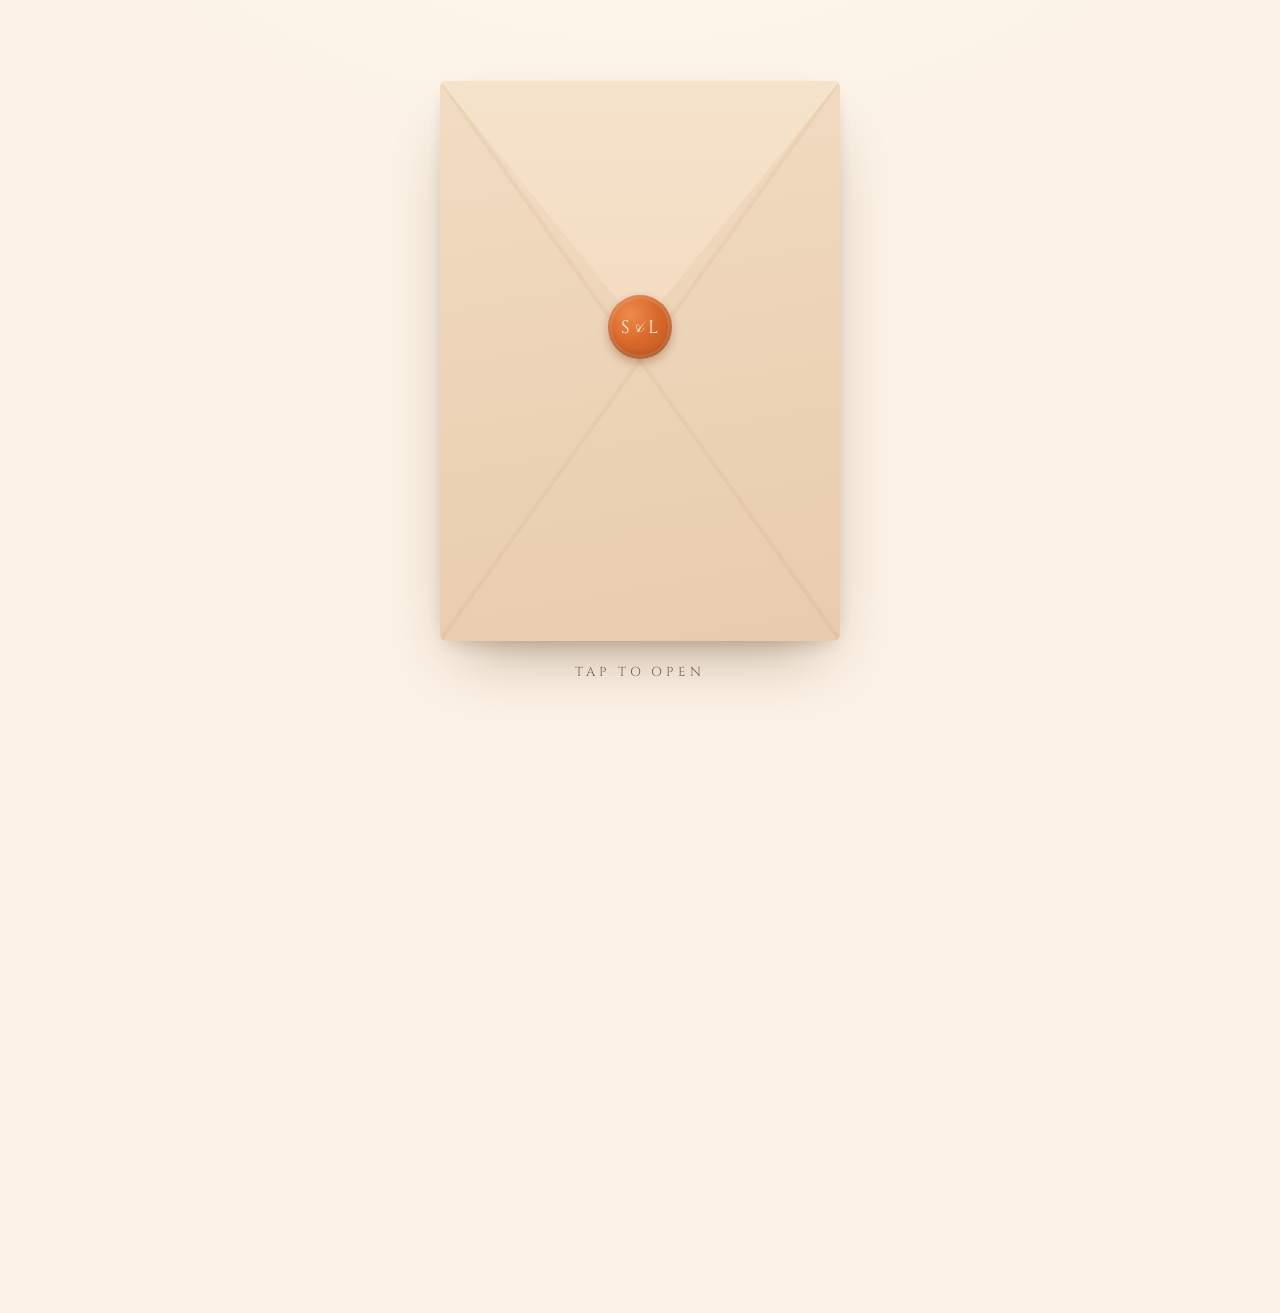
==== index.html @ a4b9b112 "Save-the-date page with envelope animation, calendar links and venue map Co-Authored-By: Claude Opus" ====
<!doctype html>
<html lang="en">
<head>
  <meta charset="utf-8">
  <meta name="viewport" content="width=device-width, initial-scale=1, viewport-fit=cover">
  <title>Save the Date · Sam &amp; Lindsay</title>
  <meta name="description" content="Sam &amp; Lindsay are getting married. 12 June 2027, Hidden Farms &amp; Stables, Buckley, WA.">
  <meta name="theme-color" content="#fdf3e0">

  <!-- Link previews (iMessage, WhatsApp, Facebook...). Crawlers need absolute URLs:
       change SITE_URL below when the custom domain goes live. -->
  <meta property="og:type" content="website">
  <meta property="og:title" content="Save the Date · Sam &amp; Lindsay">
  <meta property="og:description" content="12 June 2027 · Hidden Farms &amp; Stables, Buckley, WA">
  <meta property="og:url" content="https://samdelaney.github.io/save-the-date/">
  <meta property="og:image" content="https://samdelaney.github.io/save-the-date/assets/og-image.jpg">
  <meta property="og:image:width" content="1200">
  <meta property="og:image:height" content="630">
  <meta name="twitter:card" content="summary_large_image">

  <link rel="icon" href="assets/favicon.svg" type="image/svg+xml">
  <link rel="preload" href="assets/invite.webp" as="image" type="image/webp">
  <link rel="preconnect" href="https://fonts.googleapis.com">
  <link rel="preconnect" href="https://fonts.gstatic.com" crossorigin>
  <link href="https://fonts.googleapis.com/css2?family=Cinzel:wght@400;500&family=Cormorant+Garamond:ital,wght@0,400;0,500;1,400&family=Pinyon+Script&display=swap" rel="stylesheet">
  <link rel="stylesheet" href="style.css">
</head>
<body>
  <main>
    <section class="stage" aria-label="Your save the date">
      <button class="envelope" id="envelope" type="button" aria-label="Open the envelope">
        <span class="env-back"></span>
        <picture class="card">
          <source srcset="assets/invite.webp" type="image/webp">
          <img src="assets/invite.jpg" width="1100" height="1540"
               alt="Save the date. Sam and Lindsay, 12 June 2027, Hidden Farms and Stables, Buckley, Washington.">
        </picture>
        <span class="env-front">
          <span class="addressee" id="addressee"></span>
        </span>
        <span class="env-flap"><span class="flap-out"></span><span class="flap-in"></span></span>
        <span class="seal" aria-hidden="true">S<em>&amp;</em>L</span>
      </button>
      <p class="hint" id="hint">Tap to open</p>
    </section>

    <section class="details" id="details" aria-label="Details">
      <p class="eyebrow">Save the date</p>
      <h1>Sam <span>&amp;</span> Lindsay</h1>
      <p class="when">Saturday, 12 June 2027</p>
      <p class="where">Hidden Farms &amp; Stables · Buckley, Washington</p>
      <p class="countdown" id="countdown"></p>

      <div class="actions">
        <a class="btn primary" id="gcal" target="_blank" rel="noopener">Add to Google Calendar</a>
        <a class="btn" href="save-the-date.ics" download="Sam-and-Lindsay-Wedding.ics">Apple / Outlook calendar</a>
        <a class="btn" id="map" target="_blank" rel="noopener">View the venue</a>
      </div>

      <p class="note">Formal invitation to follow.</p>
    </section>
  </main>

  <script src="app.js"></script>
</body>
</html>
---- style.css ----
:root {
  color-scheme: light;
  --page: #fbf1e4;
  --cream: #fdf3e0;
  --ink: #2b2420;
  --muted: #7a6656;
  --rule: #d4b59c;
  --accent: #d9692b;
  --accent-dark: #b9531c;
  --leaf: #6f8f4e;
  --paper: #f2dcc2;        /* envelope */
  --paper-shade: #e8ccad;
  --w: min(84vw, 400px, 52vh);   /* envelope width; the card is 5:7 */
  --ease: cubic-bezier(.65, 0, .35, 1);
}

* { box-sizing: border-box; }

html, body { margin: 0; }

body {
  min-height: 100vh;
  min-height: 100dvh;
  background:
    radial-gradient(1200px 600px at 50% -10%, #fff8ee 0%, transparent 60%),
    var(--page);
  color: var(--ink);
  font-family: "Cormorant Garamond", Georgia, serif;
  font-size: 19px;
  line-height: 1.5;
  -webkit-font-smoothing: antialiased;
  overflow-x: hidden;
}

main {
  display: flex;
  flex-direction: column;
  align-items: center;
  padding: max(56px, 9vh) 16px 64px;
}

/* ---------- Envelope ---------- */

.stage {
  display: flex;
  flex-direction: column;
  align-items: center;
  gap: 22px;
}

.envelope {
  position: relative;
  width: var(--w);
  aspect-ratio: 5 / 7;
  padding: 0;
  border: 0;
  background: none;
  cursor: pointer;
  perspective: 1400px;
  -webkit-tap-highlight-color: transparent;
  transition: transform .6s var(--ease);
}
.envelope:not(.open):hover { transform: translateY(-4px) rotate(-.4deg); }
.envelope:focus-visible { outline: 2px solid var(--accent); outline-offset: 8px; border-radius: 4px; }

.env-back, .env-front, .env-flap, .flap-out, .flap-in {
  position: absolute;
  inset: 0;
  display: block;
}

/* Inside of the envelope: a floral liner made from the invite itself */
.env-back {
  z-index: 1;
  border-radius: 6px;
  background:
    linear-gradient(rgba(253, 243, 224, .25), rgba(253, 243, 224, .25)),
    url("assets/invite.webp") center / 260% auto;
  box-shadow: 0 30px 60px -25px rgba(90, 50, 20, .45), 0 8px 20px -10px rgba(90, 50, 20, .3);
  transition: opacity .7s ease, transform .9s var(--ease);
}

.card {
  position: absolute;
  z-index: 2;
  inset: 3%;
  display: block;
  transition: transform 1.1s var(--ease), box-shadow 1s ease;
}
.card img {
  display: block;
  width: 100%;
  height: 100%;
  border-radius: 3px;
  box-shadow: 0 2px 6px rgba(70, 40, 15, .18);
}

/* Front pocket: everything except the top V */
.env-front {
  z-index: 3;
  border-radius: 6px;
  background:
    linear-gradient(to top right, transparent 49.6%, rgba(120, 70, 30, .07) 50%, transparent 50.6%),
    linear-gradient(to top left, transparent 49.6%, rgba(120, 70, 30, .07) 50%, transparent 50.6%),
    linear-gradient(170deg, var(--paper) 0%, var(--paper-shade) 100%);
  clip-path: polygon(0 0, 50% 40%, 100% 0, 100% 100%, 0 100%);
  transition: opacity .7s ease, transform .9s var(--ease);
}

.addressee {
  position: absolute;
  left: 0; right: 0;
  top: 58%;
  padding: 0 10%;
  text-align: center;
  font-family: "Pinyon Script", cursive;
  font-size: clamp(26px, 8vw, 38px);
  line-height: 1.15;
  color: #4a3326;
}

/* Flap: closed it points down over the pocket; it flips up to open */
.env-flap {
  z-index: 4;
  height: 44%;
  transform-origin: top center;
  transform-style: preserve-3d;
  transition: transform .7s var(--ease), z-index 0s .35s;
}
.flap-out, .flap-in {
  clip-path: polygon(0 0, 100% 0, 50% 100%);
  backface-visibility: hidden;
  border-radius: 6px 6px 0 0;
}
.flap-out {
  background: linear-gradient(180deg, #f6e3cc 0%, var(--paper) 100%);
  filter: drop-shadow(0 3px 3px rgba(90, 50, 20, .25));
}
.flap-in {
  transform: rotateX(180deg);
  background:
    linear-gradient(rgba(253, 243, 224, .25), rgba(253, 243, 224, .25)),
    url("assets/invite.webp") 30% 10% / 260% auto;
}

.seal {
  position: absolute;
  z-index: 5;
  left: 50%;
  top: 44%;
  width: 64px;
  height: 64px;
  margin: -32px 0 0 -32px;
  display: flex;
  align-items: center;
  justify-content: center;
  border-radius: 50%;
  background: radial-gradient(circle at 35% 30%, #ef8a4d 0%, var(--accent) 45%, var(--accent-dark) 100%);
  box-shadow: inset 0 0 0 4px rgba(255, 255, 255, .12), inset 0 -3px 6px rgba(0, 0, 0, .2), 0 4px 10px rgba(120, 50, 10, .35);
  color: #fff4e6;
  font-family: "Cinzel", serif;
  font-size: 18px;
  letter-spacing: .02em;
  transition: transform .5s var(--ease), opacity .4s ease;
}
.seal em { font-family: "Pinyon Script", cursive; font-style: normal; font-size: 20px; margin: 0 1px; }

.hint {
  margin: 0;
  font-family: "Cinzel", serif;
  font-size: 13px;
  letter-spacing: .3em;
  text-transform: uppercase;
  color: var(--muted);
  animation: breathe 2.4s ease-in-out infinite;
  transition: opacity .4s ease;
}
@keyframes breathe { 50% { opacity: .45; } }

/* ---------- Opening sequence (classes added by app.js) ---------- */

.envelope.open { cursor: default; }
.envelope.open .seal { transform: scale(.6); opacity: 0; }
.envelope.open .env-flap { transform: rotateX(180deg); z-index: 1; }

.envelope.rise .card { transform: translateY(-58%); }

.envelope.reveal .card {
  z-index: 6;
  transform: translateY(0) scale(1.06);
  box-shadow: 0 40px 80px -30px rgba(90, 50, 20, .5);
}
.envelope.reveal .env-back,
.envelope.reveal .env-front,
.envelope.reveal .env-flap { opacity: 0; transform: translateY(45%); }
.envelope.reveal .env-flap { transition: opacity .7s ease, transform .9s var(--ease); }

.stage.opened .hint { opacity: 0; animation: none; }

/* ---------- Details ---------- */

.details {
  max-width: 560px;
  margin-top: 64px;
  text-align: center;
  opacity: 0;
  transform: translateY(16px);
  visibility: hidden;
  transition: opacity .9s ease, transform .9s var(--ease), visibility 0s .9s;
}
.details.show {
  opacity: 1;
  transform: none;
  visibility: visible;
  transition: opacity .9s ease, transform .9s var(--ease);
}

.eyebrow {
  margin: 0 0 6px;
  font-family: "Cinzel", serif;
  font-size: 13px;
  letter-spacing: .32em;
  text-transform: uppercase;
  color: var(--muted);
}
h1 {
  margin: 0;
  font-family: "Pinyon Script", cursive;
  font-weight: 400;
  font-size: clamp(48px, 13vw, 72px);
  line-height: 1.1;
}
h1 span { color: var(--accent); }
.when {
  margin: 14px 0 0;
  font-family: "Cinzel", serif;
  font-size: 18px;
  letter-spacing: .14em;
}
.where { margin: 4px 0 0; font-style: italic; color: var(--muted); }

.countdown {
  margin: 28px auto 0;
  padding: 14px 0;
  max-width: 340px;
  border-top: 1px solid var(--rule);
  border-bottom: 1px solid var(--rule);
  font-size: 20px;
}
.countdown strong {
  display: block;
  font-family: "Cinzel", serif;
  font-weight: 500;
  font-size: 40px;
  line-height: 1.1;
  color: var(--accent-dark);
}

.actions {
  display: flex;
  flex-wrap: wrap;
  justify-content: center;
  gap: 10px;
  margin-top: 32px;
}
.btn {
  display: inline-flex;
  align-items: center;
  min-height: 46px;
  padding: 0 20px;
  border: 1px solid var(--rule);
  border-radius: 999px;
  background: rgba(255, 255, 255, .55);
  color: var(--ink);
  font-family: "Cinzel", serif;
  font-size: 13px;
  letter-spacing: .1em;
  text-decoration: none;
  transition: background .2s ease, border-color .2s ease, transform .2s ease;
}
.btn:hover { background: #fff; border-color: var(--accent); transform: translateY(-1px); }
.btn:focus-visible { outline: 2px solid var(--accent); outline-offset: 3px; }
.btn.primary { background: var(--accent); border-color: var(--accent); color: #fff8f0; }
.btn.primary:hover { background: var(--accent-dark); border-color: var(--accent-dark); }

.note { margin: 30px 0 0; font-style: italic; color: var(--muted); }

@media (max-width: 480px) {
  .actions { flex-direction: column; align-items: stretch; }
  .btn { justify-content: center; }
}

/* No animation: show the card and details straight away */
@media (prefers-reduced-motion: reduce) {
  *, *::before, *::after { transition: none !important; animation: none !important; }
}
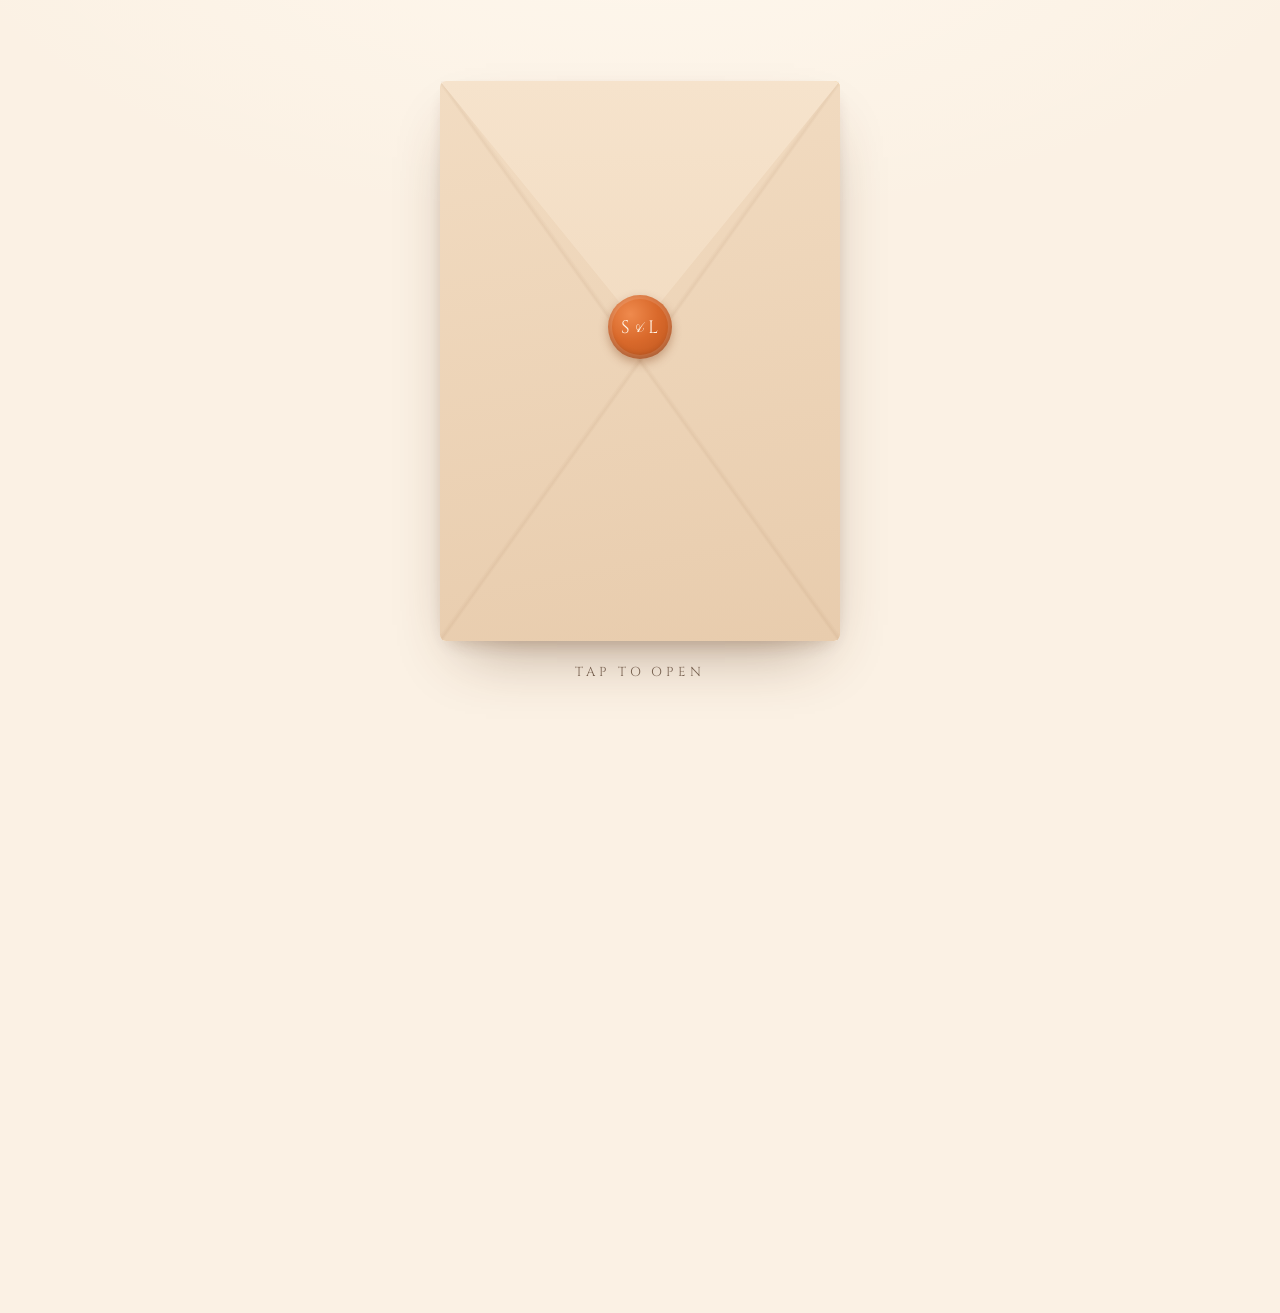
==== commit 88dd7115: "Point link previews at samandlindsay.com Co-Authored-By: Claude Opus 5.5 <noreply@anthropic.com>" ====
--- a/index.html
+++ b/index.html
@@ -12,8 +12,8 @@
   <meta property="og:type" content="website">
   <meta property="og:title" content="Save the Date · Sam &amp; Lindsay">
   <meta property="og:description" content="12 June 2027 · Hidden Farms &amp; Stables, Buckley, WA">
-  <meta property="og:url" content="https://samdelaney.github.io/save-the-date/">
-  <meta property="og:image" content="https://samdelaney.github.io/save-the-date/assets/og-image.jpg">
+  <meta property="og:url" content="https://samandlindsay.com/">
+  <meta property="og:image" content="https://samandlindsay.com/assets/og-image.jpg">
   <meta property="og:image:width" content="1200">
   <meta property="og:image:height" content="630">
   <meta name="twitter:card" content="summary_large_image">
--- a/style.css
+++ b/style.css
@@ -75,7 +75,7 @@
   border-radius: 6px;
   background:
     linear-gradient(rgba(253, 243, 224, .25), rgba(253, 243, 224, .25)),
-    url("assets/invite.webp") center / 260% auto;
+    url("assets/liner.webp") center / cover;
   box-shadow: 0 30px 60px -25px rgba(90, 50, 20, .45), 0 8px 20px -10px rgba(90, 50, 20, .3);
   transition: opacity .7s ease, transform .9s var(--ease);
 }
@@ -137,10 +137,14 @@
   filter: drop-shadow(0 3px 3px rgba(90, 50, 20, .25));
 }
 .flap-in {
+  /* Mirrored by its own rotateX and again by the opened flap, so its
+     triangle is drawn point-up to come out point-up when open */
+  clip-path: polygon(50% 0, 100% 100%, 0 100%);
+  border-radius: 0 0 6px 6px;
   transform: rotateX(180deg);
   background:
     linear-gradient(rgba(253, 243, 224, .25), rgba(253, 243, 224, .25)),
-    url("assets/invite.webp") 30% 10% / 260% auto;
+    url("assets/liner.webp") center top / cover;
 }
 
 .seal {
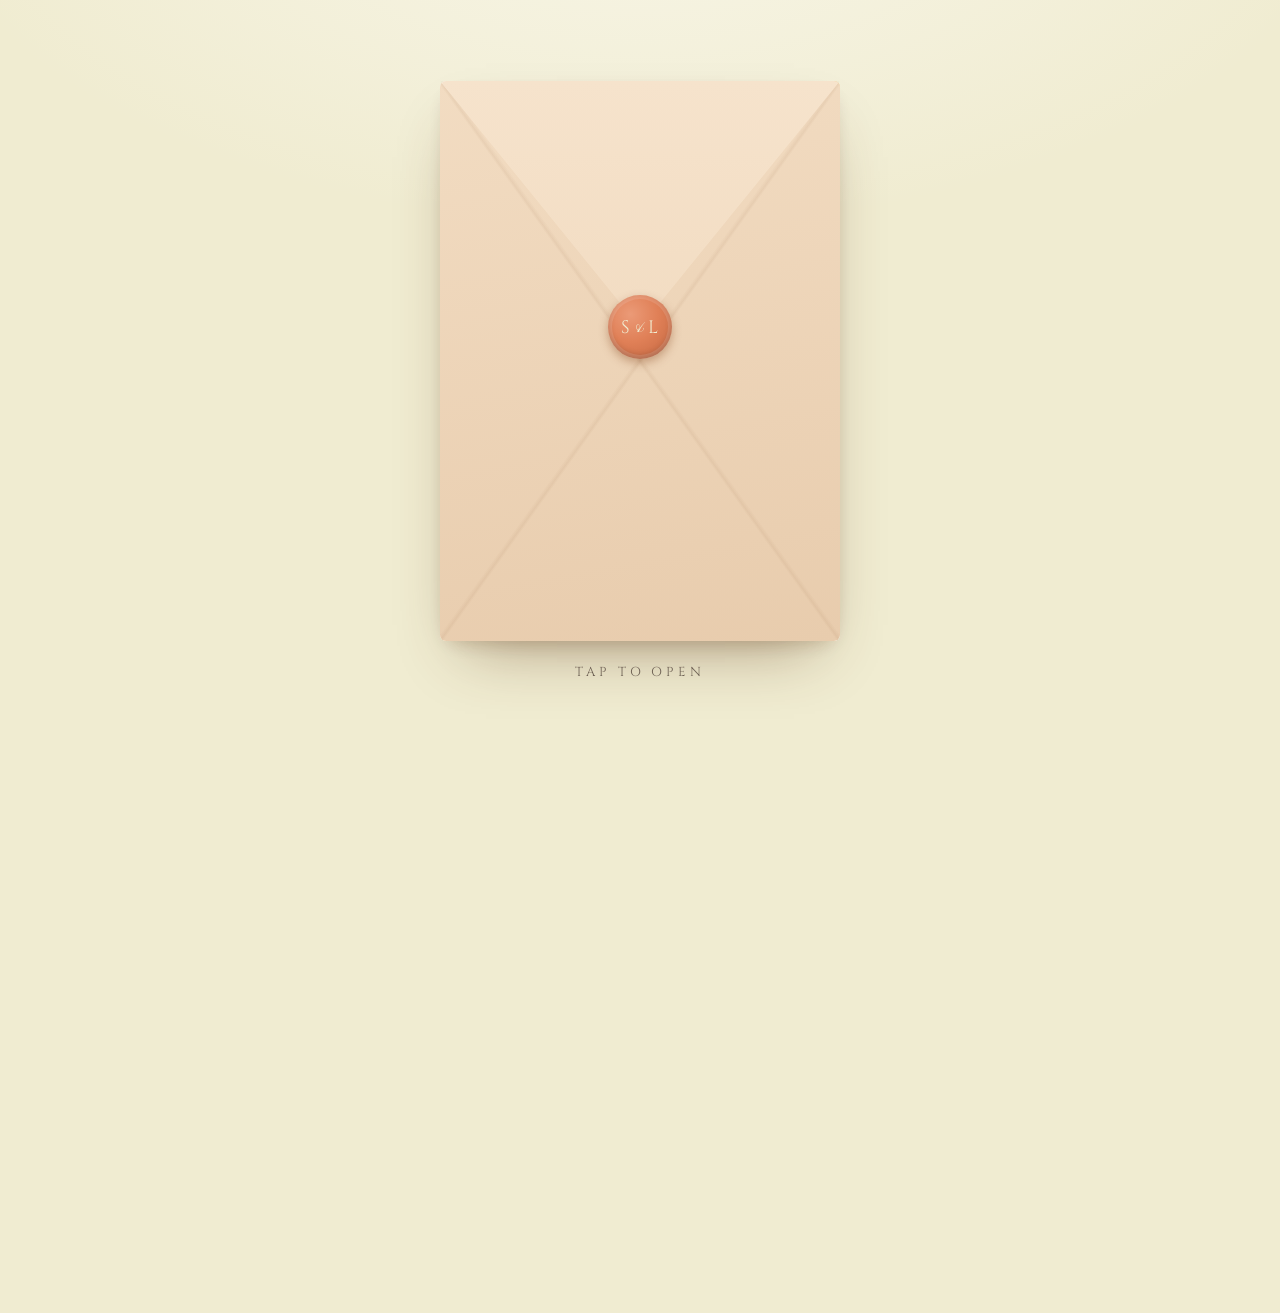
==== commit 491e8b45: "Use the wedding palette: cream page, coral seal, botanic buttons The envelope keeps its peach colour" ====
--- a/index.html
+++ b/index.html
@@ -5,7 +5,7 @@
   <meta name="viewport" content="width=device-width, initial-scale=1, viewport-fit=cover">
   <title>Save the Date · Sam &amp; Lindsay</title>
   <meta name="description" content="Sam &amp; Lindsay are getting married. 12 June 2027, Hidden Farms &amp; Stables, Buckley, WA.">
-  <meta name="theme-color" content="#fdf3e0">
+  <meta name="theme-color" content="#f0ecd1">
 
   <!-- Link previews (iMessage, WhatsApp, Facebook...). Crawlers need absolute URLs:
        change SITE_URL below when the custom domain goes live. -->
--- a/style.css
+++ b/style.css
@@ -1,16 +1,23 @@
 :root {
   color-scheme: light;
-  --page: #fbf1e4;
-  --cream: #fdf3e0;
-  --ink: #2b2420;
-  --muted: #7a6656;
-  --rule: #d4b59c;
-  --accent: #d9692b;
-  --accent-dark: #b9531c;
-  --leaf: #6f8f4e;
-  --paper: #f2dcc2;        /* envelope */
+  /* Wedding palette: Botanic #0e3e28, Cactus #8c9e62, Cream #f0ecd1, Coral #e08057,
+     Pink #eab7bf, Neutral #70665b, Royal #121557, Sky #a9cce9, Black #2a2a2a */
+  --page: #f0ecd1;         /* cream */
+  --glow: #f8f6e8;
+  --ink: #2a2a2a;          /* black */
+  --muted: #70665b;        /* neutral */
+  --rule: #8c9e62;         /* cactus */
+  --accent: #e08057;       /* coral: hover borders, focus rings */
+  --accent-dark: #c2653f;
+  --paper: #f2dcc2;        /* envelope (peach, from the invite) */
   --paper-shade: #e8ccad;
-  --w: min(84vw, 400px, 52vh);   /* envelope width; the card is 5:7 */
+  --flap: #f6e3cc;
+  --address: #4a3326;
+  --seal-hi: #eb9a77; --seal: #e08057; --seal-lo: #c2653f; --seal-ink: #f0ecd1;   /* coral */
+  --btn: #0e3e28; --btn-dark: #082a1b; --btn-ink: #f0ecd1;                          /* botanic */
+  --amp: #e08057;          /* the "&" in the names */
+  --count: #0e3e28;        /* countdown number */
+  --w: min(84vw, 400px, 46vh);   /* envelope width; the card is 5:7 */
   --ease: cubic-bezier(.65, 0, .35, 1);
 }
 
@@ -22,7 +29,7 @@
   min-height: 100vh;
   min-height: 100dvh;
   background:
-    radial-gradient(1200px 600px at 50% -10%, #fff8ee 0%, transparent 60%),
+    radial-gradient(1200px 600px at 50% -10%, var(--glow) 0%, transparent 60%),
     var(--page);
   color: var(--ink);
   font-family: "Cormorant Garamond", Georgia, serif;
@@ -116,7 +123,7 @@
   font-family: "Pinyon Script", cursive;
   font-size: clamp(26px, 8vw, 38px);
   line-height: 1.15;
-  color: #4a3326;
+  color: var(--address);
 }
 
 /* Flap: closed it points down over the pocket; it flips up to open */
@@ -133,7 +140,7 @@
   border-radius: 6px 6px 0 0;
 }
 .flap-out {
-  background: linear-gradient(180deg, #f6e3cc 0%, var(--paper) 100%);
+  background: linear-gradient(180deg, var(--flap) 0%, var(--paper) 100%);
   filter: drop-shadow(0 3px 3px rgba(90, 50, 20, .25));
 }
 .flap-in {
@@ -159,9 +166,9 @@
   align-items: center;
   justify-content: center;
   border-radius: 50%;
-  background: radial-gradient(circle at 35% 30%, #ef8a4d 0%, var(--accent) 45%, var(--accent-dark) 100%);
+  background: radial-gradient(circle at 35% 30%, var(--seal-hi) 0%, var(--seal) 45%, var(--seal-lo) 100%);
   box-shadow: inset 0 0 0 4px rgba(255, 255, 255, .12), inset 0 -3px 6px rgba(0, 0, 0, .2), 0 4px 10px rgba(120, 50, 10, .35);
-  color: #fff4e6;
+  color: var(--seal-ink);
   font-family: "Cinzel", serif;
   font-size: 18px;
   letter-spacing: .02em;
@@ -183,11 +190,13 @@
 
 /* ---------- Opening sequence (classes added by app.js) ---------- */
 
-.envelope.open { cursor: default; }
+/* While open, the envelope drops so the flap and rising card stay on screen */
+.envelope.open { cursor: default; transform: translateY(calc(var(--w) * .55)); transition: transform .8s var(--ease); }
+.envelope.reveal { transform: none; transition: transform 1.1s var(--ease); }
 .envelope.open .seal { transform: scale(.6); opacity: 0; }
 .envelope.open .env-flap { transform: rotateX(180deg); z-index: 1; }
 
-.envelope.rise .card { transform: translateY(-58%); }
+.envelope.rise .card { transform: translateY(-45%); }
 
 .envelope.reveal .card {
   z-index: 6;
@@ -234,7 +243,7 @@
   font-size: clamp(48px, 13vw, 72px);
   line-height: 1.1;
 }
-h1 span { color: var(--accent); }
+h1 span { color: var(--amp); }
 .when {
   margin: 14px 0 0;
   font-family: "Cinzel", serif;
@@ -257,7 +266,7 @@
   font-weight: 500;
   font-size: 40px;
   line-height: 1.1;
-  color: var(--accent-dark);
+  color: var(--count);
 }
 
 .actions {
@@ -284,8 +293,8 @@
 }
 .btn:hover { background: #fff; border-color: var(--accent); transform: translateY(-1px); }
 .btn:focus-visible { outline: 2px solid var(--accent); outline-offset: 3px; }
-.btn.primary { background: var(--accent); border-color: var(--accent); color: #fff8f0; }
-.btn.primary:hover { background: var(--accent-dark); border-color: var(--accent-dark); }
+.btn.primary { background: var(--btn); border-color: var(--btn); color: var(--btn-ink); }
+.btn.primary:hover { background: var(--btn-dark); border-color: var(--btn-dark); }
 
 .note { margin: 30px 0 0; font-style: italic; color: var(--muted); }
 
